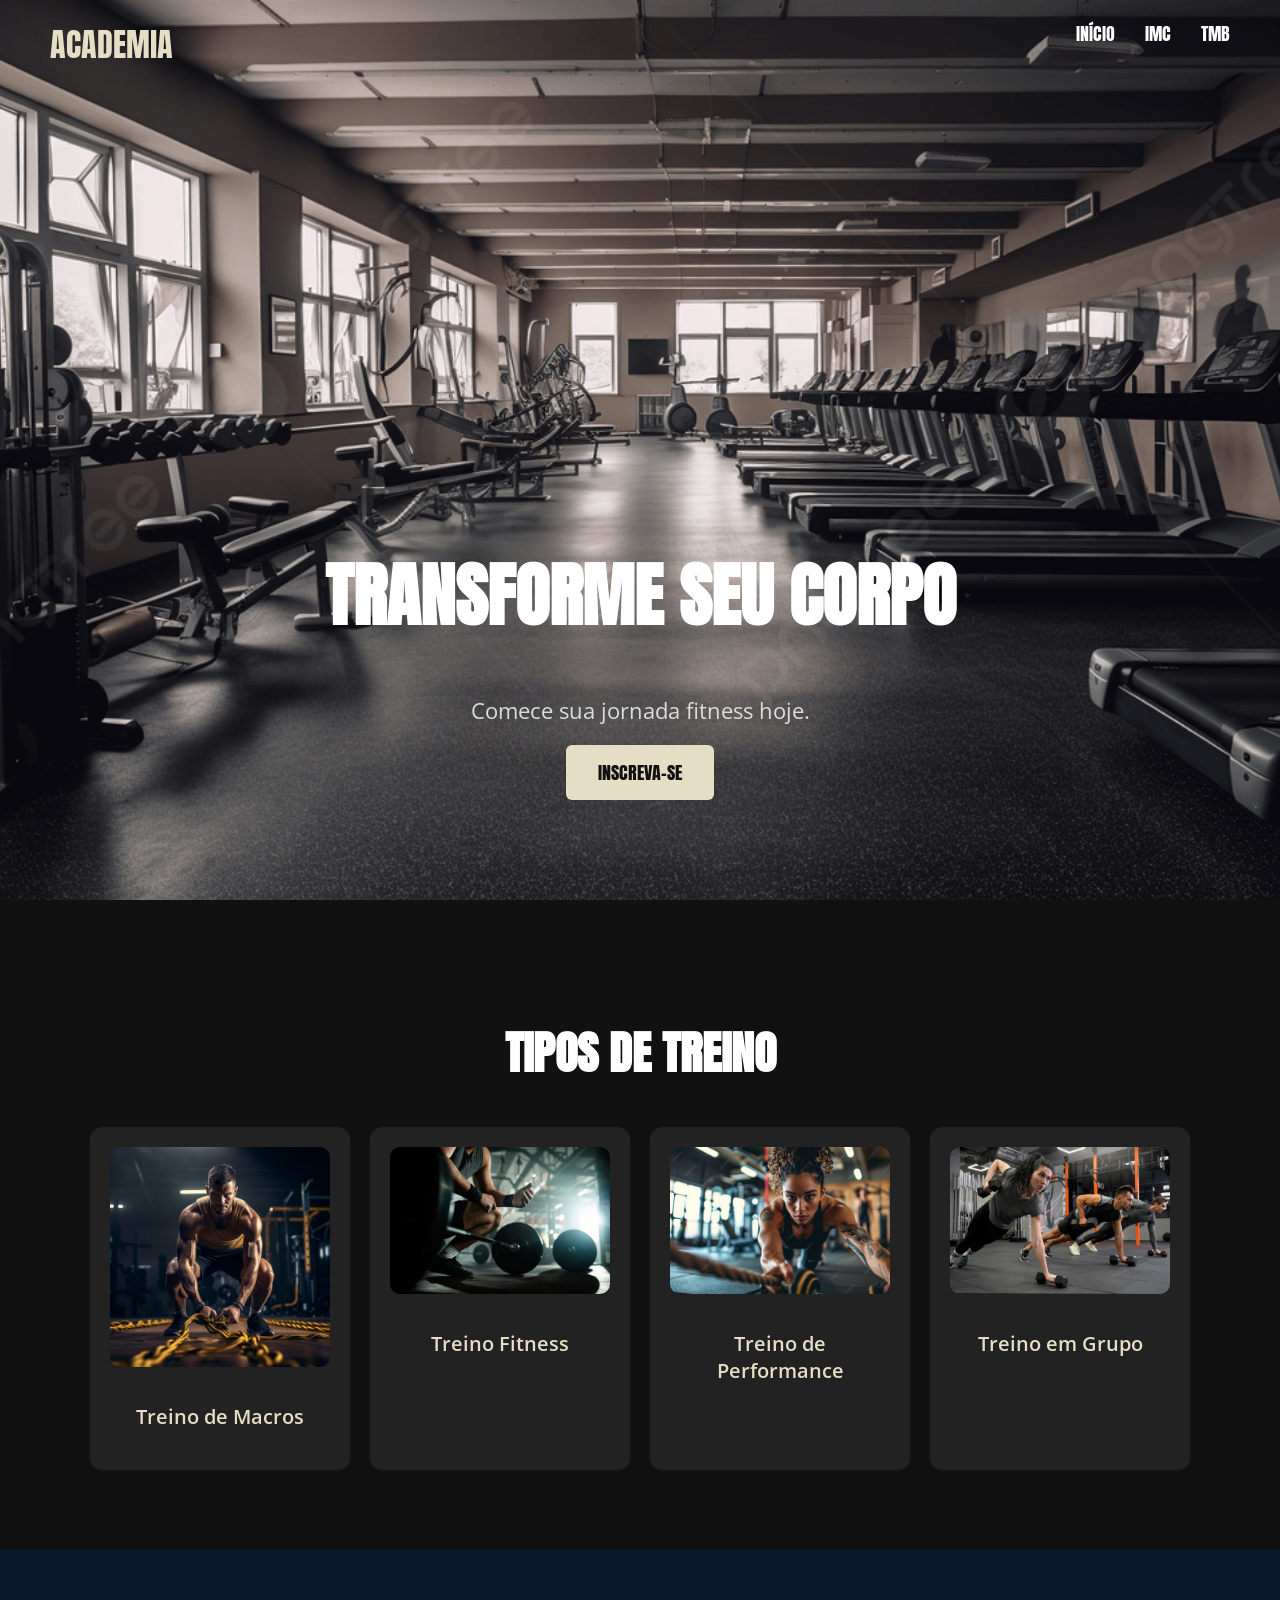
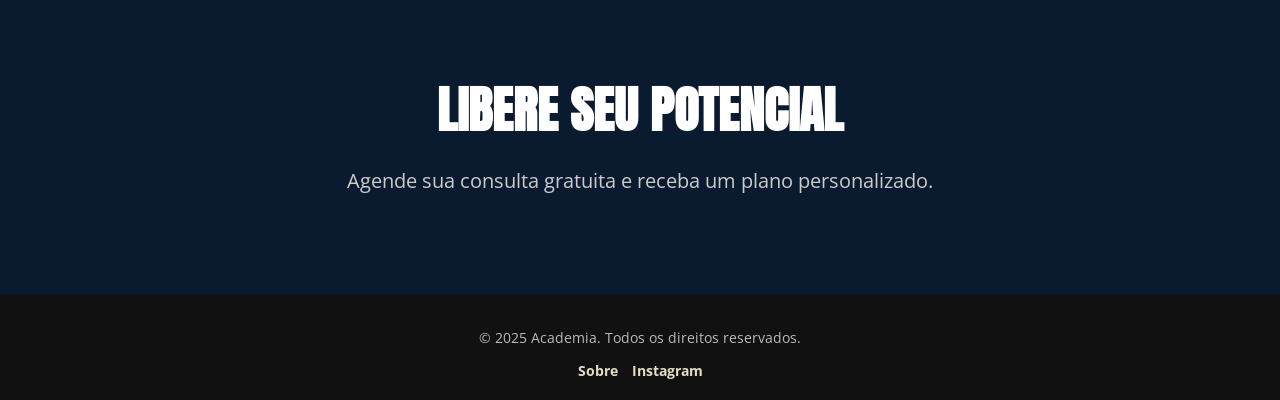
==== index.html @ c8452eea "Update index.html" ====
<!DOCTYPE html>
<html lang="pt-BR">
<head>
  <meta charset="UTF-8">
  <meta name="viewport" content="width=device-width, initial-scale=1.0">
  <title>Site de Academia</title>
  
  <link href="https://fonts.googleapis.com/css2?family=Anton&family=Open+Sans:wght@400;600&display=swap" rel="stylesheet">
  
  <link rel="stylesheet" href="./style.css">

  <style>
    /* Oculta o texto inicial para que o JavaScript possa revelá-lo */
    #logo-text {
      visibility: hidden;
      white-space: nowrap; /* Impede quebras de linha durante a digitação */
      overflow: hidden;
    }
  </style>
</head>
<body>

  <header class="hero">
    <nav>
      <div class="logo">
        <span id="logo-text">ACADEMIA</span>
      </div>
      <ul>
        <li><a href="index.html">INÍCIO</a></li>
        <li><a href="imc.html">IMC</a></li>
        <li><a href="tmb.html">TMB</a></li> </ul>
      </ul>
    </nav>

    <div class="hero-text">
      <h1>TRANSFORME SEU CORPO</h1>
      <p>Comece sua jornada fitness hoje.</p>
      <button id="joinBtn">INSCREVA-SE</button>
    </div>
  </header>

  <section class="offers">
    <h2>TIPOS DE TREINO</h2>
    <div class="cards">
      <div class="card">
        <img src="index4.jpg" alt="Treino de Macros">
        <p>Treino de Macros</p>
      </div>
      <div class="card">
        <img src="index2.jpg">
        <p>Treino Fitness</p>
      </div>
      <div class="card">
        <img src="index3.jpg">
        <p>Treino de Performance</p>
      </div>
      <div class="card">
        <img src="index1.jpg">
        <p>Treino em Grupo</p>
      </div>
    </div>
  </section>

  <section class="unlock">
    <div class="text">
      <h2>LIBERE SEU POTENCIAL</h2>
      <p>Agende sua consulta gratuita e receba um plano personalizado.</p>
    </div>
  </section>

  <footer>
    <p>&copy; 2025 Academia. Todos os direitos reservados.</p>
    <div class="footer-links">
      <a href="#">Sobre</a>
      <a href="#">Instagram</a>
    </div>
  </footer>

  <script>
    const logoElement = document.getElementById('logo-text');
    const textToType = logoElement.textContent;
    logoElement.textContent = ''; // Limpa o texto inicial
    logoElement.style.visibility = 'visible'; // Torna o container visível

    let charIndex = 0;
    const typingSpeed = 100; // Tempo em milissegundos entre cada letra

    function typeWriter() {
      if (charIndex < textToType.length) {
        // Adiciona a próxima letra ao conteúdo
        logoElement.textContent += textToType.charAt(charIndex);
        charIndex++;
        // Chama a função novamente após o intervalo de tempo
        setTimeout(typeWriter, typingSpeed);
      }
    }

    // Inicia o efeito de digitação quando a página carrega
    window.onload = typeWriter; 
  </script>
  
  <script src="./script.js"></script>

</body>
</html>
---- style.css ----
/* Fonte padrão */
body {
  margin: 0;
  font-family: 'Open Sans', sans-serif;
  background: #0a1a2f;
  color: #fff;
}

/* HERO */
.hero {
  background: url("pngtree-lot-of-tread-lines-in-an-empty-gym-picture-image_2773895.jpg") no-repeat center/cover;
  height: 100vh;
  display: flex;
  flex-direction: column;
  justify-content: space-between;
}

/* NAVBAR */
nav {
  display: flex;
  justify-content: space-between;
  padding: 20px 50px;
}

nav .logo {
  font-family: 'Anton', sans-serif;
  font-size: 32px;
  color: #e6ddc5;
}

nav ul {
  list-style: none;
  display: flex;
  gap: 30px;
  margin: 0;
  padding: 0;
}

nav ul li a {
  font-family: 'Anton', sans-serif;
  color: #fff;
  text-decoration: none;
  font-size: 18px;
  text-transform: uppercase;
}

nav ul li a:hover {
  color: #e6ddc5;
}

/* HERO TEXT */
.hero-text {
  text-align: center;
  margin-bottom: 100px;
}

.hero-text h1 {
  font-family: 'Anton', sans-serif;
  font-size: 70px;
  font-weight: 900;
  text-transform: uppercase;
}

.hero-text p {
  font-size: 22px;
  margin: 20px 0;
  color: #ddd;
}

.hero-text button {
  background: #e6ddc5;
  color: #111;
  padding: 14px 32px;
  border: none;
  font-family: 'Anton', sans-serif;
  font-size: 18px;
  cursor: pointer;
  border-radius: 6px;
  transition: 0.3s;
}

.hero-text button:hover {
  background: #c8b98d;
}

/* OFFERS */
.offers {
  padding: 80px 20px;
  text-align: center;
  background: #111;
}

.offers h2 {
  font-family: 'Anton', sans-serif;
  font-size: 46px;
  margin-bottom: 40px;
}

.cards {
  display: flex;
  gap: 20px;
  flex-wrap: wrap;
  justify-content: center;
}

.card {
  background: #222;
  padding: 20px;
  border-radius: 12px;
  font-size: 20px;
  font-weight: 600;
  color: #e6ddc5;
  width: 220px;
  transition: transform 0.3s;
}

.card img {
  width: 100%;
  border-radius: 10px;
  margin-bottom: 10px;
}

.card:hover {
  transform: translateY(-8px);
}

/* UNLOCK */
.unlock {
  padding: 80px 20px;
  background: #0a1a2f;
  text-align: center;
}

.unlock h2 {
  font-family: 'Anton', sans-serif;
  font-size: 50px;
  margin-bottom: 20px;
}

.unlock p {
  font-size: 20px;
  color: #ccc;
}

/* FOOTER */
footer {
  background: #111;
  padding: 20px;
  text-align: center;
  color: #bbb;
  font-size: 14px;
}

.footer-links a {
  color: #e6ddc5;
  text-decoration: none;
  margin: 0 5px;
  font-weight: bold;
}

.footer-links a:hover {
  color: #fff;
}
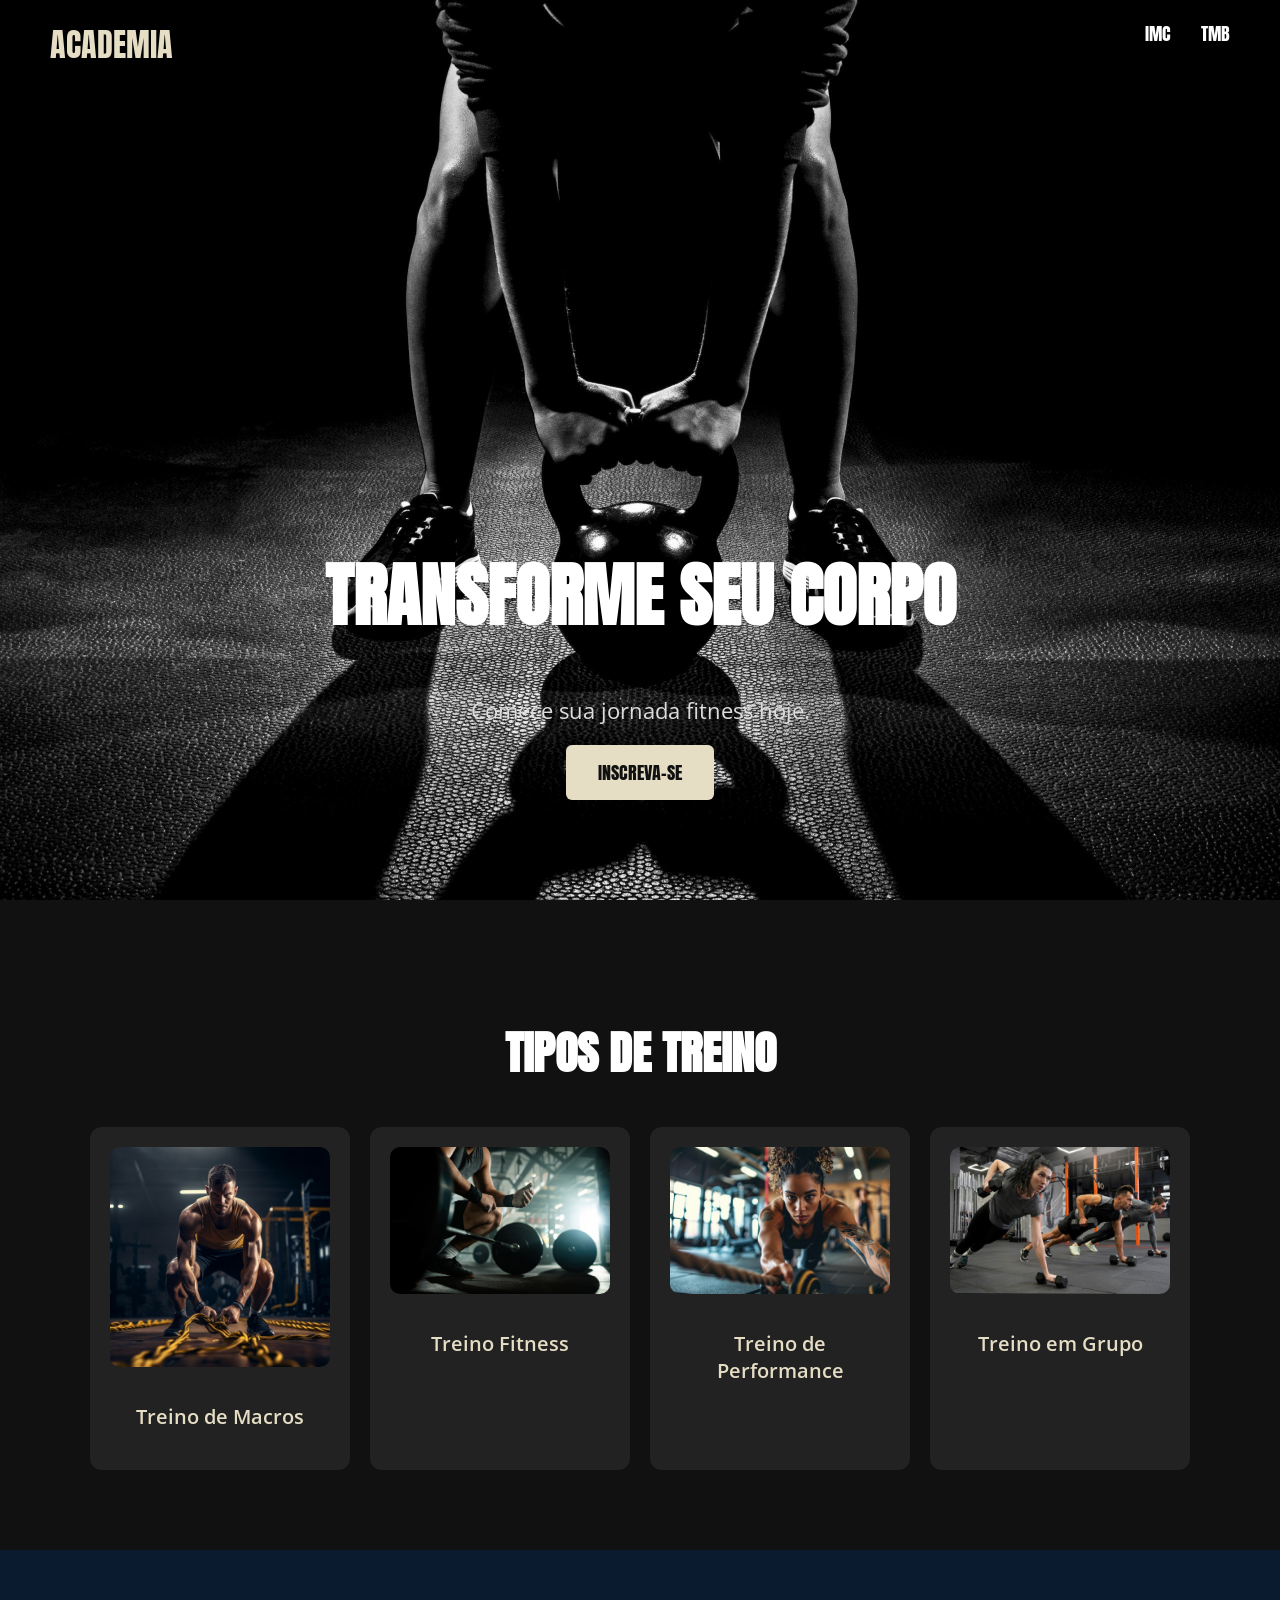
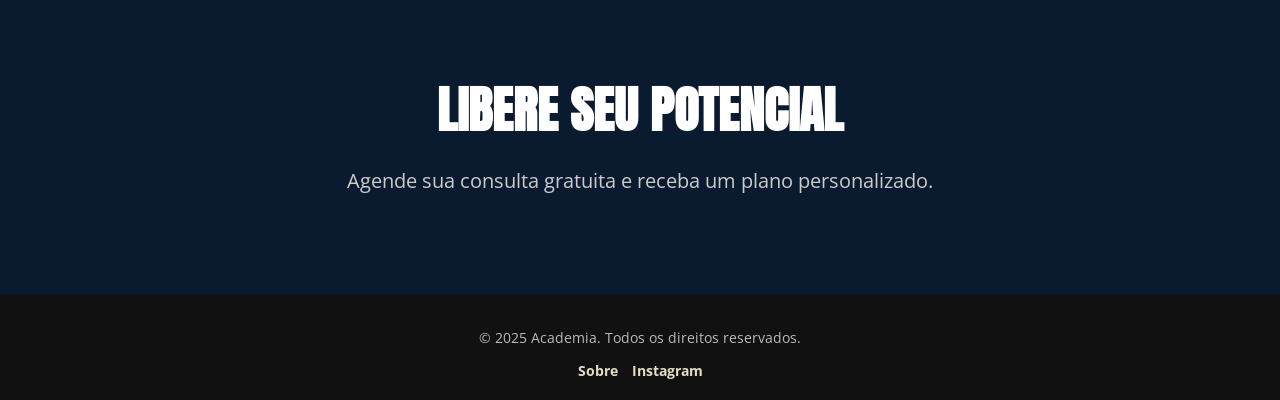
==== commit d1464230: "Update index.html" ====
--- a/index.html
+++ b/index.html
@@ -26,7 +26,7 @@
         <span id="logo-text">ACADEMIA</span>
       </div>
       <ul>
-        <li><a href="index.html">INÍCIO</a></li>
+      
         <li><a href="imc.html">IMC</a></li>
         <li><a href="tmb.html">TMB</a></li> </ul>
       </ul>
@@ -108,3 +108,4 @@
 
 
 
+
--- a/style.css
+++ b/style.css
@@ -8,7 +8,7 @@
 
 /* HERO */
 .hero {
-  background: url("pngtree-lot-of-tread-lines-in-an-empty-gym-picture-image_2773895.jpg") no-repeat center/cover;
+  background: url("backg.jpg") no-repeat center/cover;
   height: 100vh;
   display: flex;
   flex-direction: column;
@@ -163,3 +163,4 @@
 }
 
 
+
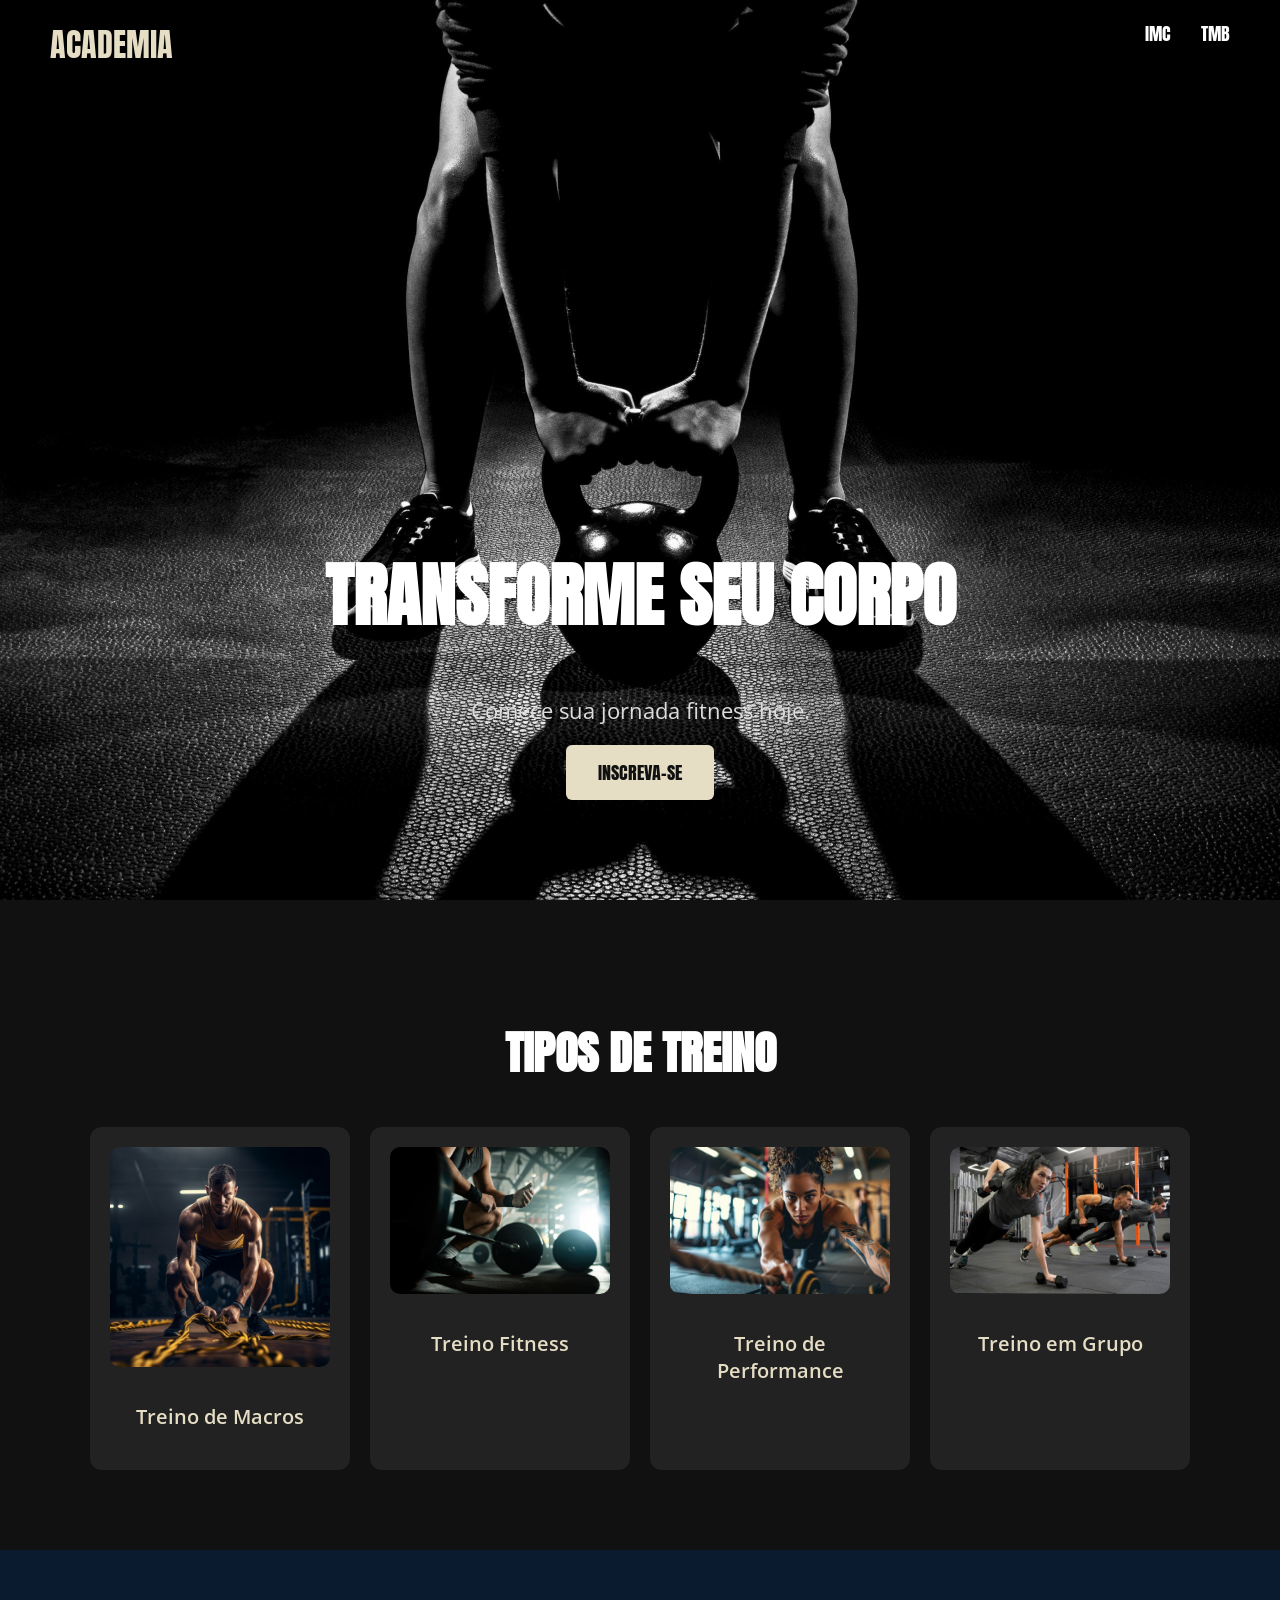
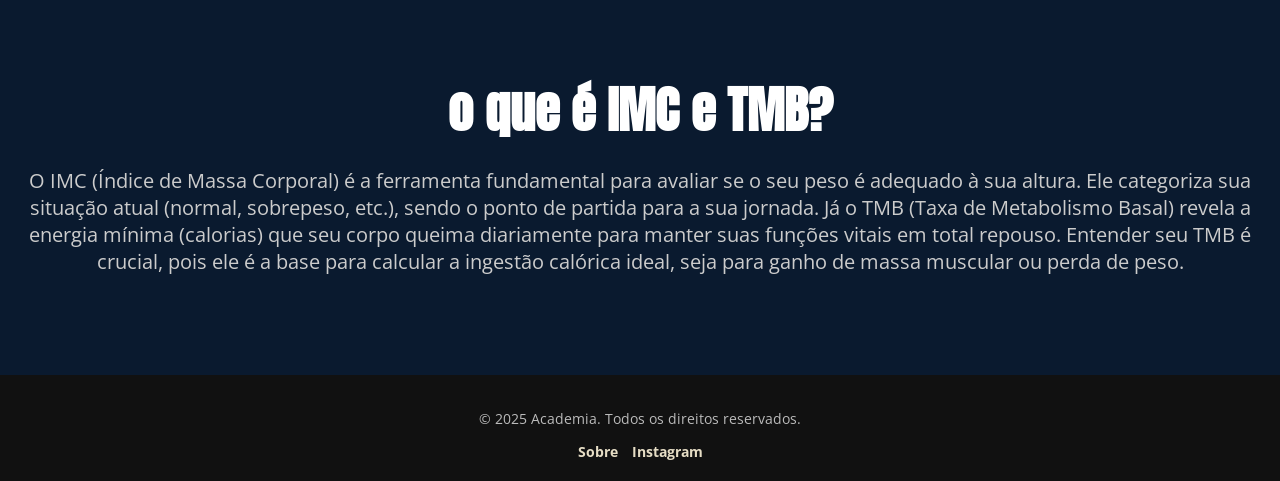
==== commit 5efac372: "Update index.html" ====
--- a/index.html
+++ b/index.html
@@ -63,8 +63,10 @@
 
   <section class="unlock">
     <div class="text">
-      <h2>LIBERE SEU POTENCIAL</h2>
-      <p>Agende sua consulta gratuita e receba um plano personalizado.</p>
+      <h2>o que é IMC e TMB?</h2>
+      <p>O IMC (Índice de Massa Corporal) é a ferramenta fundamental para avaliar se o seu peso é adequado à sua altura. Ele categoriza sua situação atual (normal, sobrepeso, etc.), sendo o ponto de partida para a sua jornada.
+
+Já o TMB (Taxa de Metabolismo Basal) revela a energia mínima (calorias) que seu corpo queima diariamente para manter suas funções vitais em total repouso. Entender seu TMB é crucial, pois ele é a base para calcular a ingestão calórica ideal, seja para ganho de massa muscular ou perda de peso.</p>
     </div>
   </section>
 
@@ -109,3 +111,4 @@
 
 
 
+
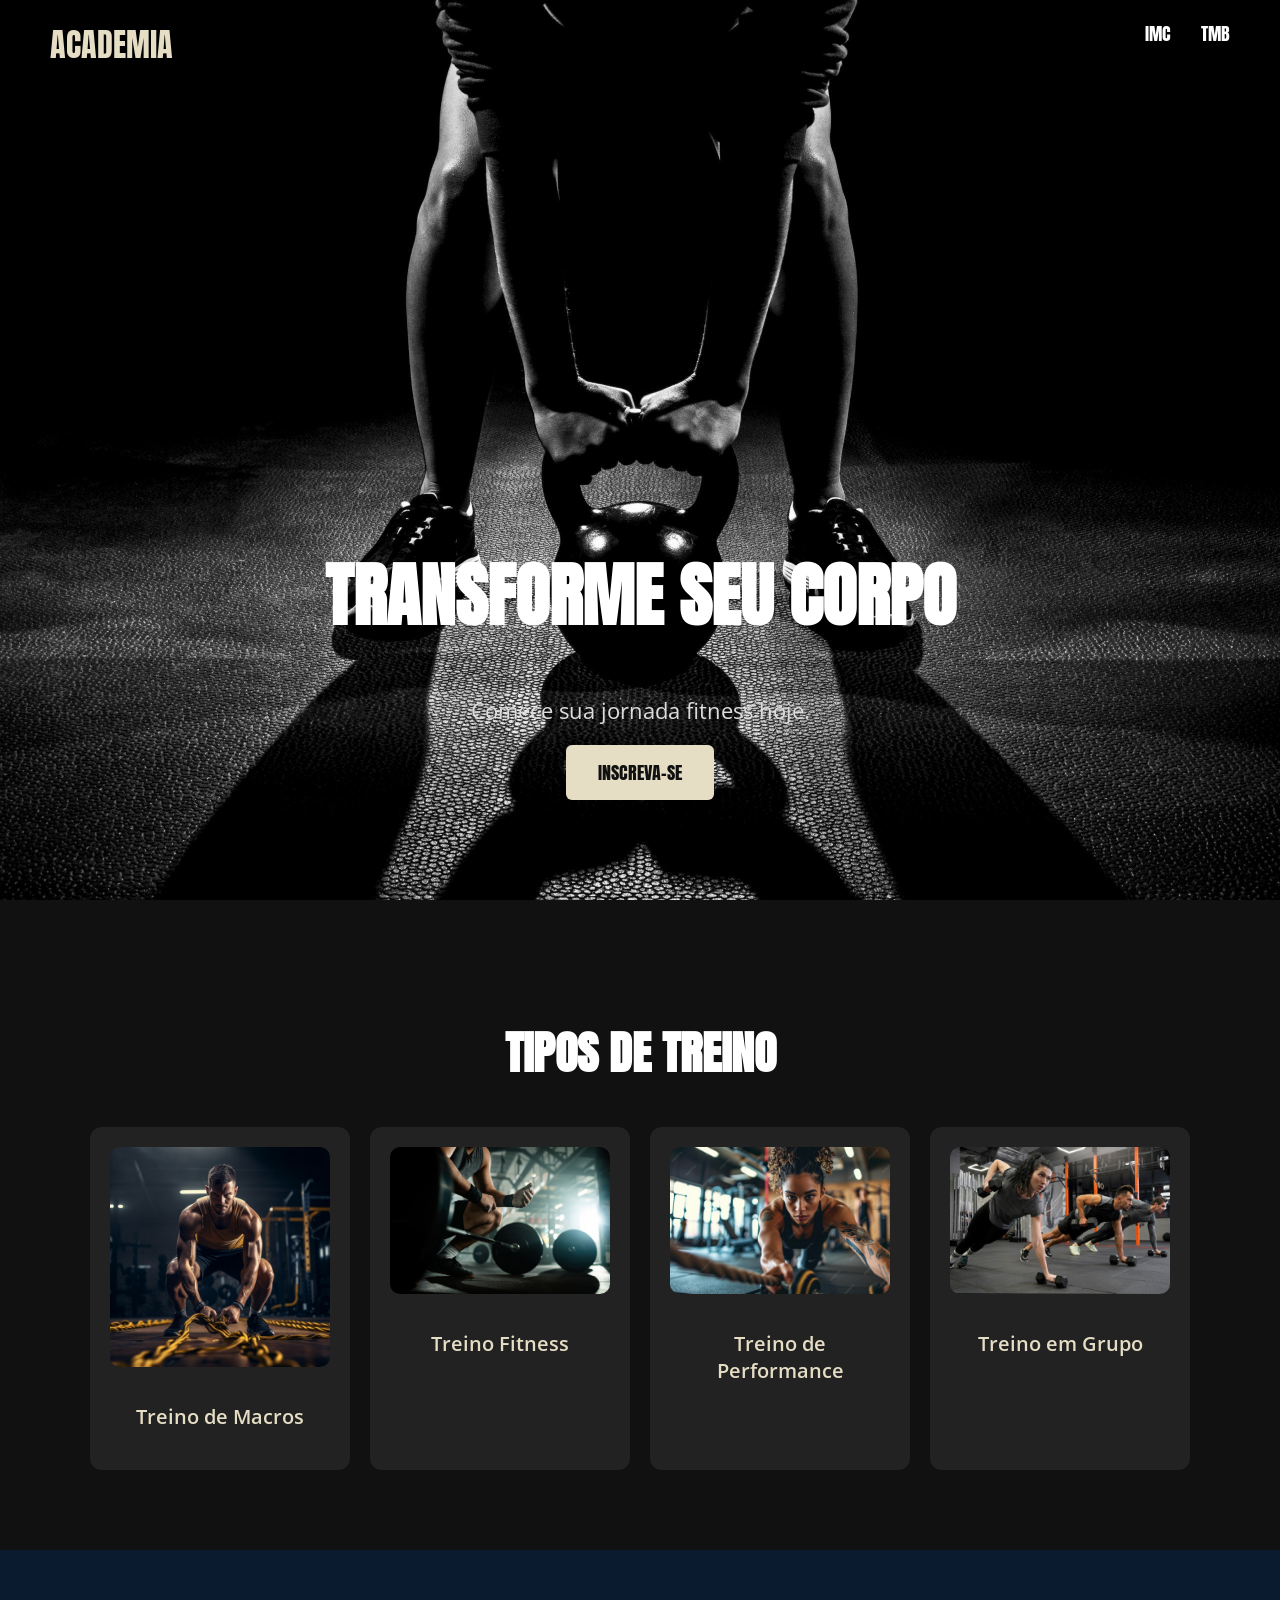
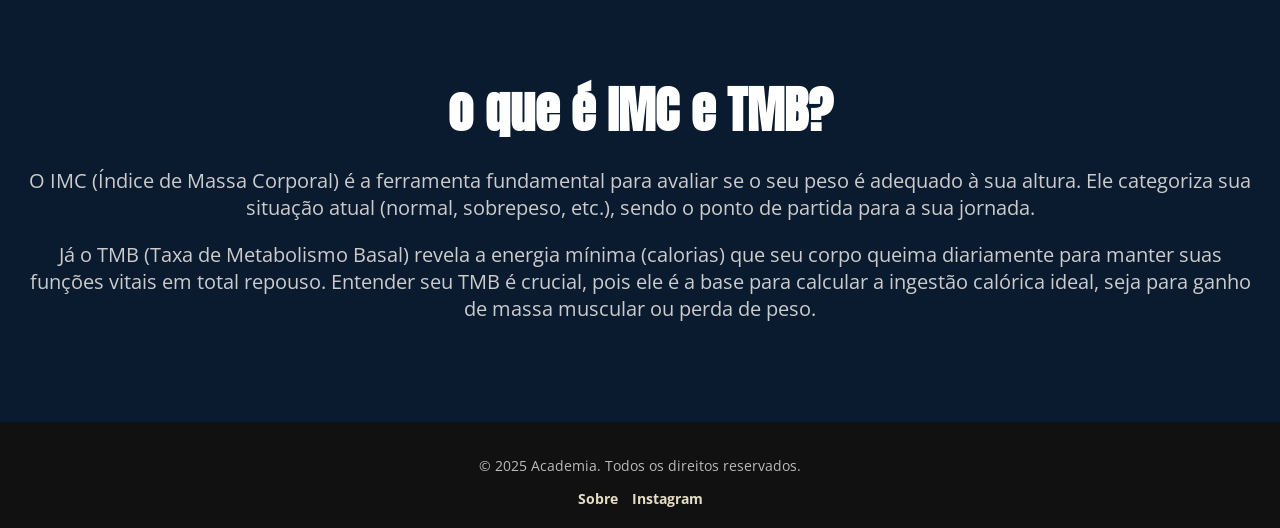
==== commit 925b5ad7: "Update index.html" ====
--- a/index.html
+++ b/index.html
@@ -64,9 +64,8 @@
   <section class="unlock">
     <div class="text">
       <h2>o que é IMC e TMB?</h2>
-      <p>O IMC (Índice de Massa Corporal) é a ferramenta fundamental para avaliar se o seu peso é adequado à sua altura. Ele categoriza sua situação atual (normal, sobrepeso, etc.), sendo o ponto de partida para a sua jornada.
-
-Já o TMB (Taxa de Metabolismo Basal) revela a energia mínima (calorias) que seu corpo queima diariamente para manter suas funções vitais em total repouso. Entender seu TMB é crucial, pois ele é a base para calcular a ingestão calórica ideal, seja para ganho de massa muscular ou perda de peso.</p>
+      <p>O IMC (Índice de Massa Corporal) é a ferramenta fundamental para avaliar se o seu peso é adequado à sua altura. Ele categoriza sua situação atual (normal, sobrepeso, etc.), sendo o ponto de partida para a sua jornada.</p>
+      <p>Já o TMB (Taxa de Metabolismo Basal) revela a energia mínima (calorias) que seu corpo queima diariamente para manter suas funções vitais em total repouso. Entender seu TMB é crucial, pois ele é a base para calcular a ingestão calórica ideal, seja para ganho de massa muscular ou perda de peso.</p>
     </div>
   </section>
 
@@ -112,3 +111,4 @@
 
 
 
+
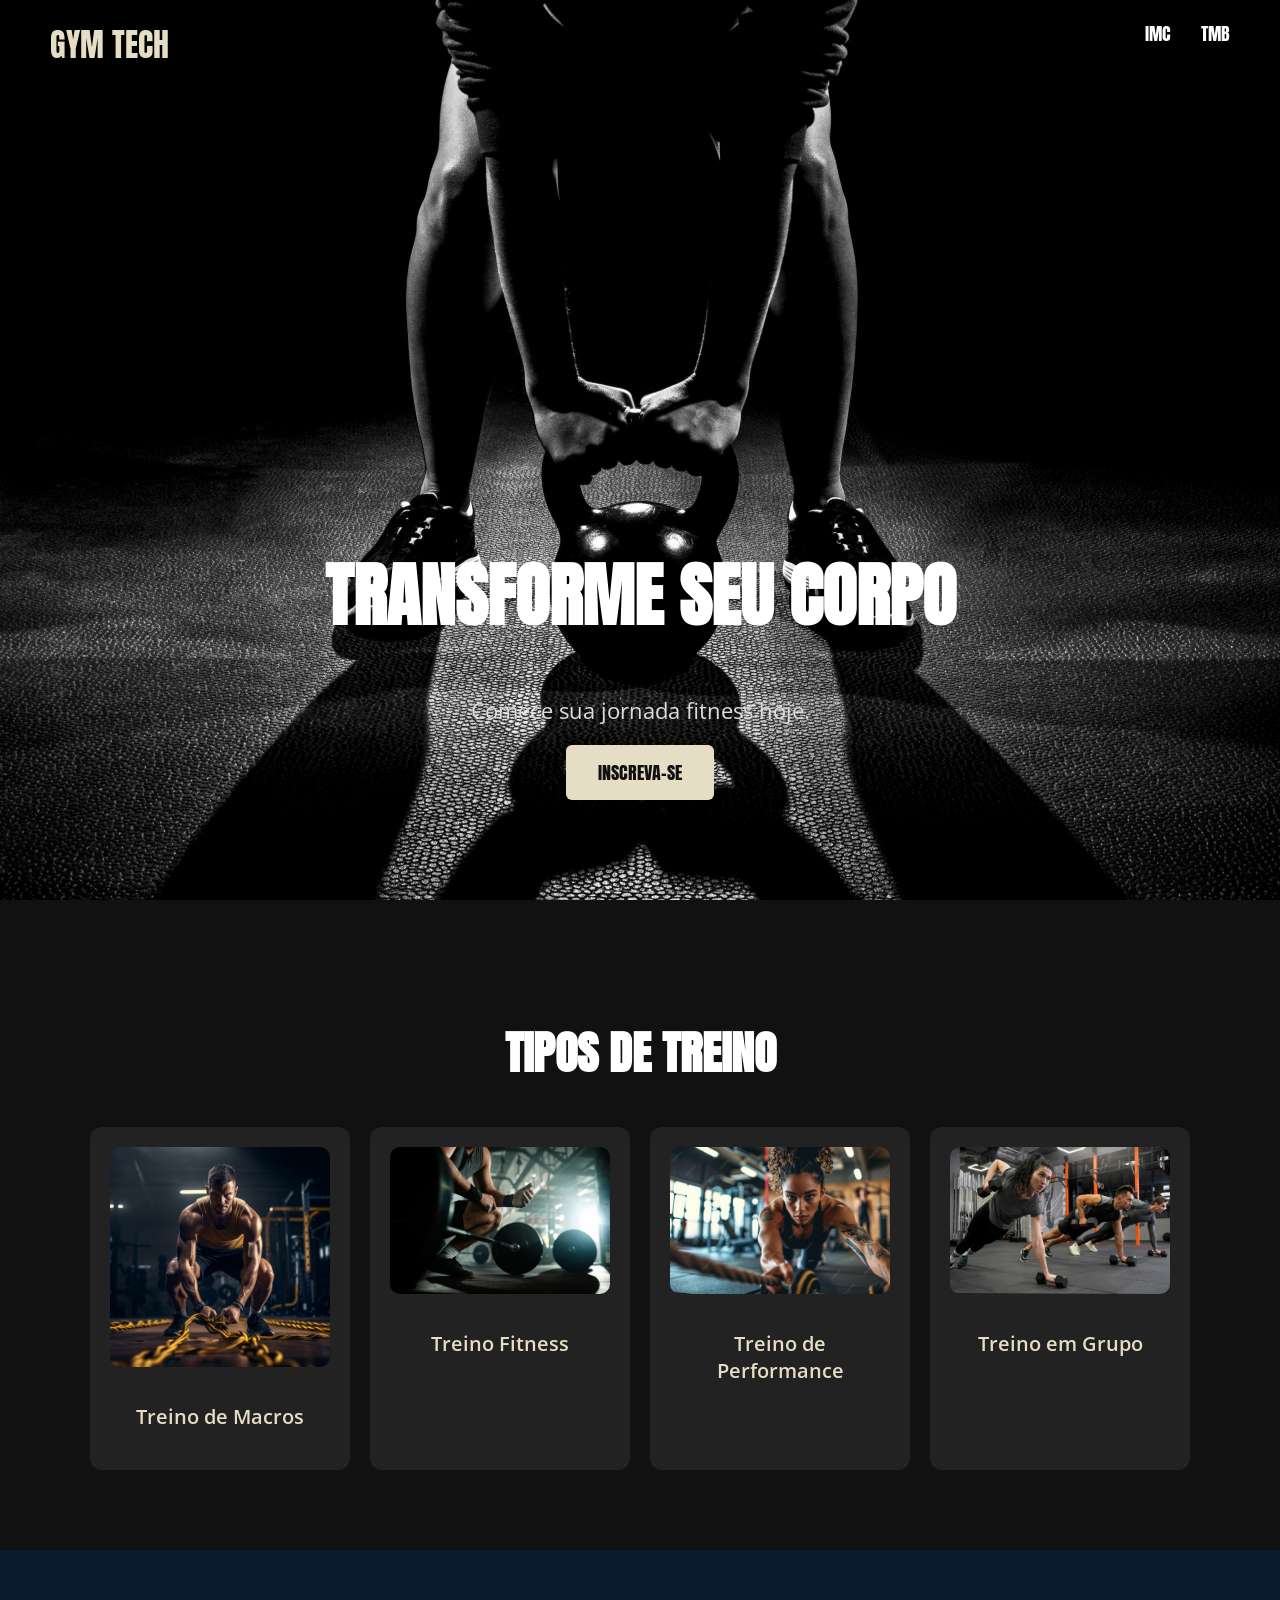
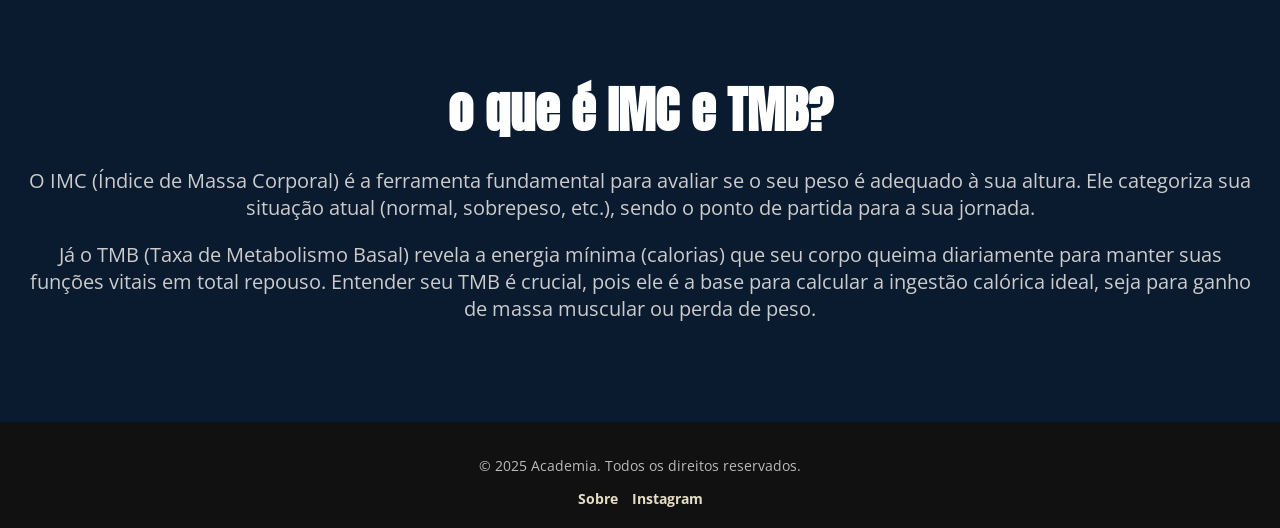
==== commit 936de0d9: "Update index.html GYM TECH" ====
--- a/index.html
+++ b/index.html
@@ -23,7 +23,7 @@
   <header class="hero">
     <nav>
       <div class="logo">
-        <span id="logo-text">ACADEMIA</span>
+        <span id="logo-text">GYM TECH</span>
       </div>
       <ul>
       
@@ -112,3 +112,4 @@
 
 
 
+
--- a/style.css
+++ b/style.css
@@ -8,7 +8,7 @@
 
 /* HERO */
 .hero {
-  background: url("backg.jpg") no-repeat center/cover;
+  background: url('backg.jpg') no-repeat center/cover;
   height: 100vh;
   display: flex;
   flex-direction: column;
@@ -161,6 +161,3 @@
 .footer-links a:hover {
   color: #fff;
 }
-
-
-
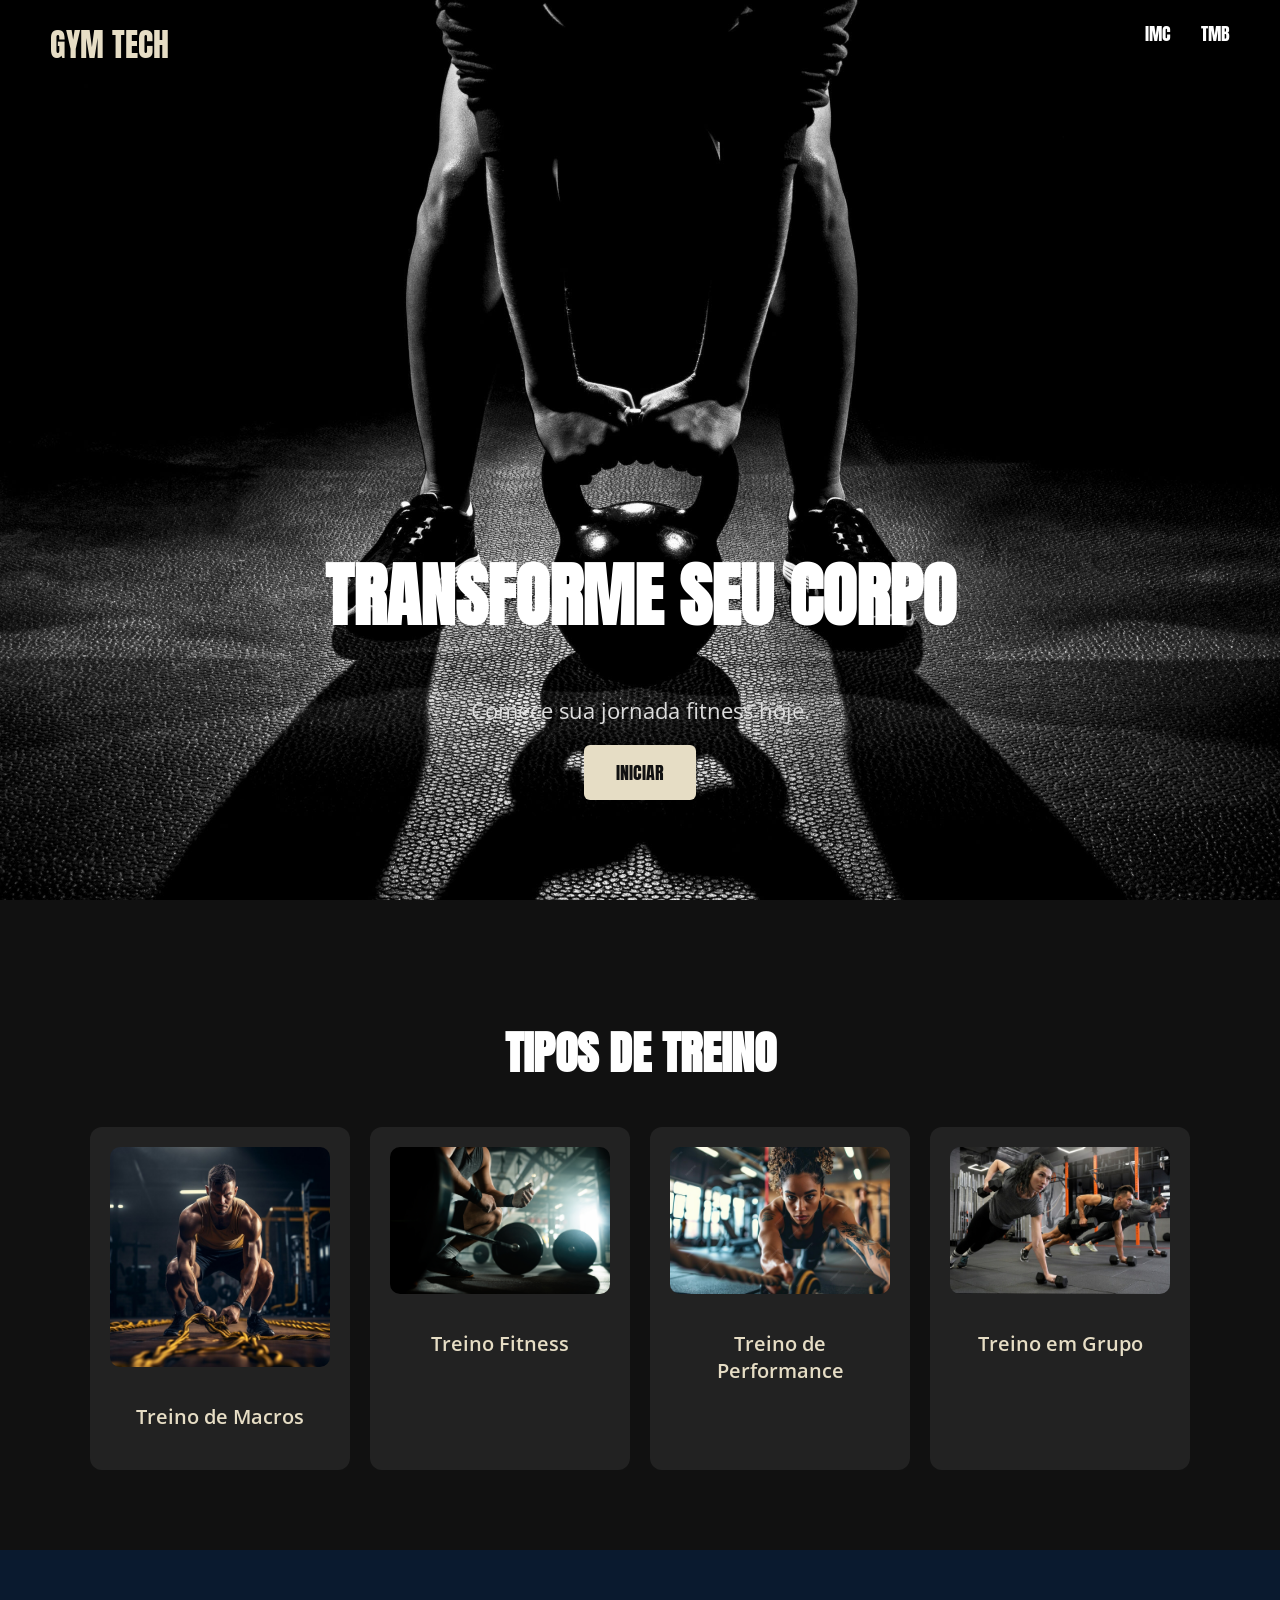
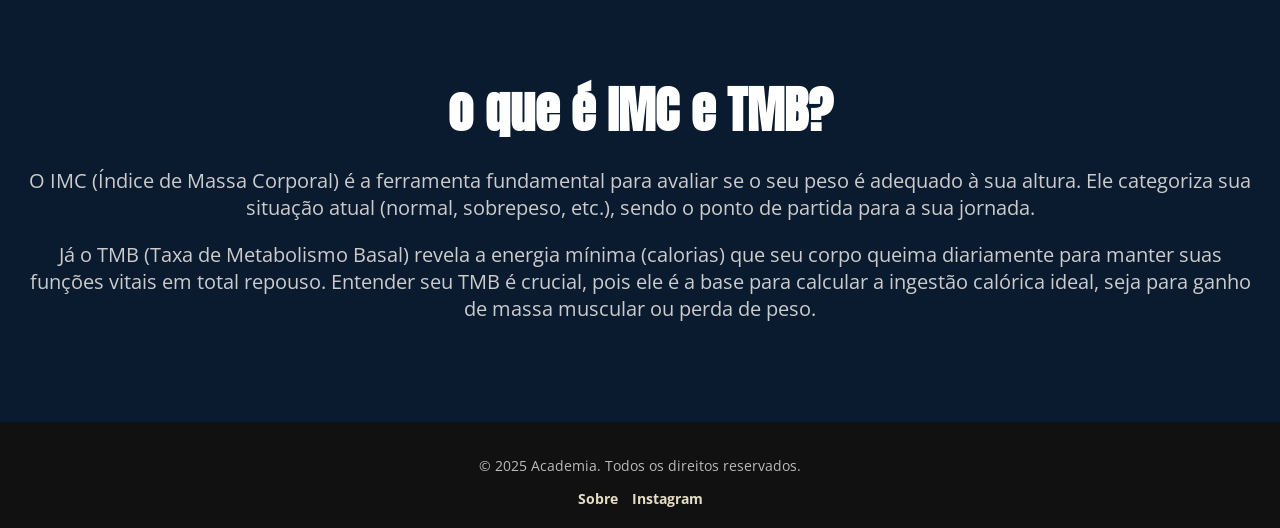
==== commit 7f965623: "Update index.html INICIAR" ====
--- a/index.html
+++ b/index.html
@@ -35,7 +35,9 @@
     <div class="hero-text">
       <h1>TRANSFORME SEU CORPO</h1>
       <p>Comece sua jornada fitness hoje.</p>
-      <button id="joinBtn">INSCREVA-SE</button>
+      <a href="imc.html">
+       <button id="joinBtn">INICIAR</button>
+        </a>
     </div>
   </header>
 
@@ -113,3 +115,5 @@
 
 
 
+
+
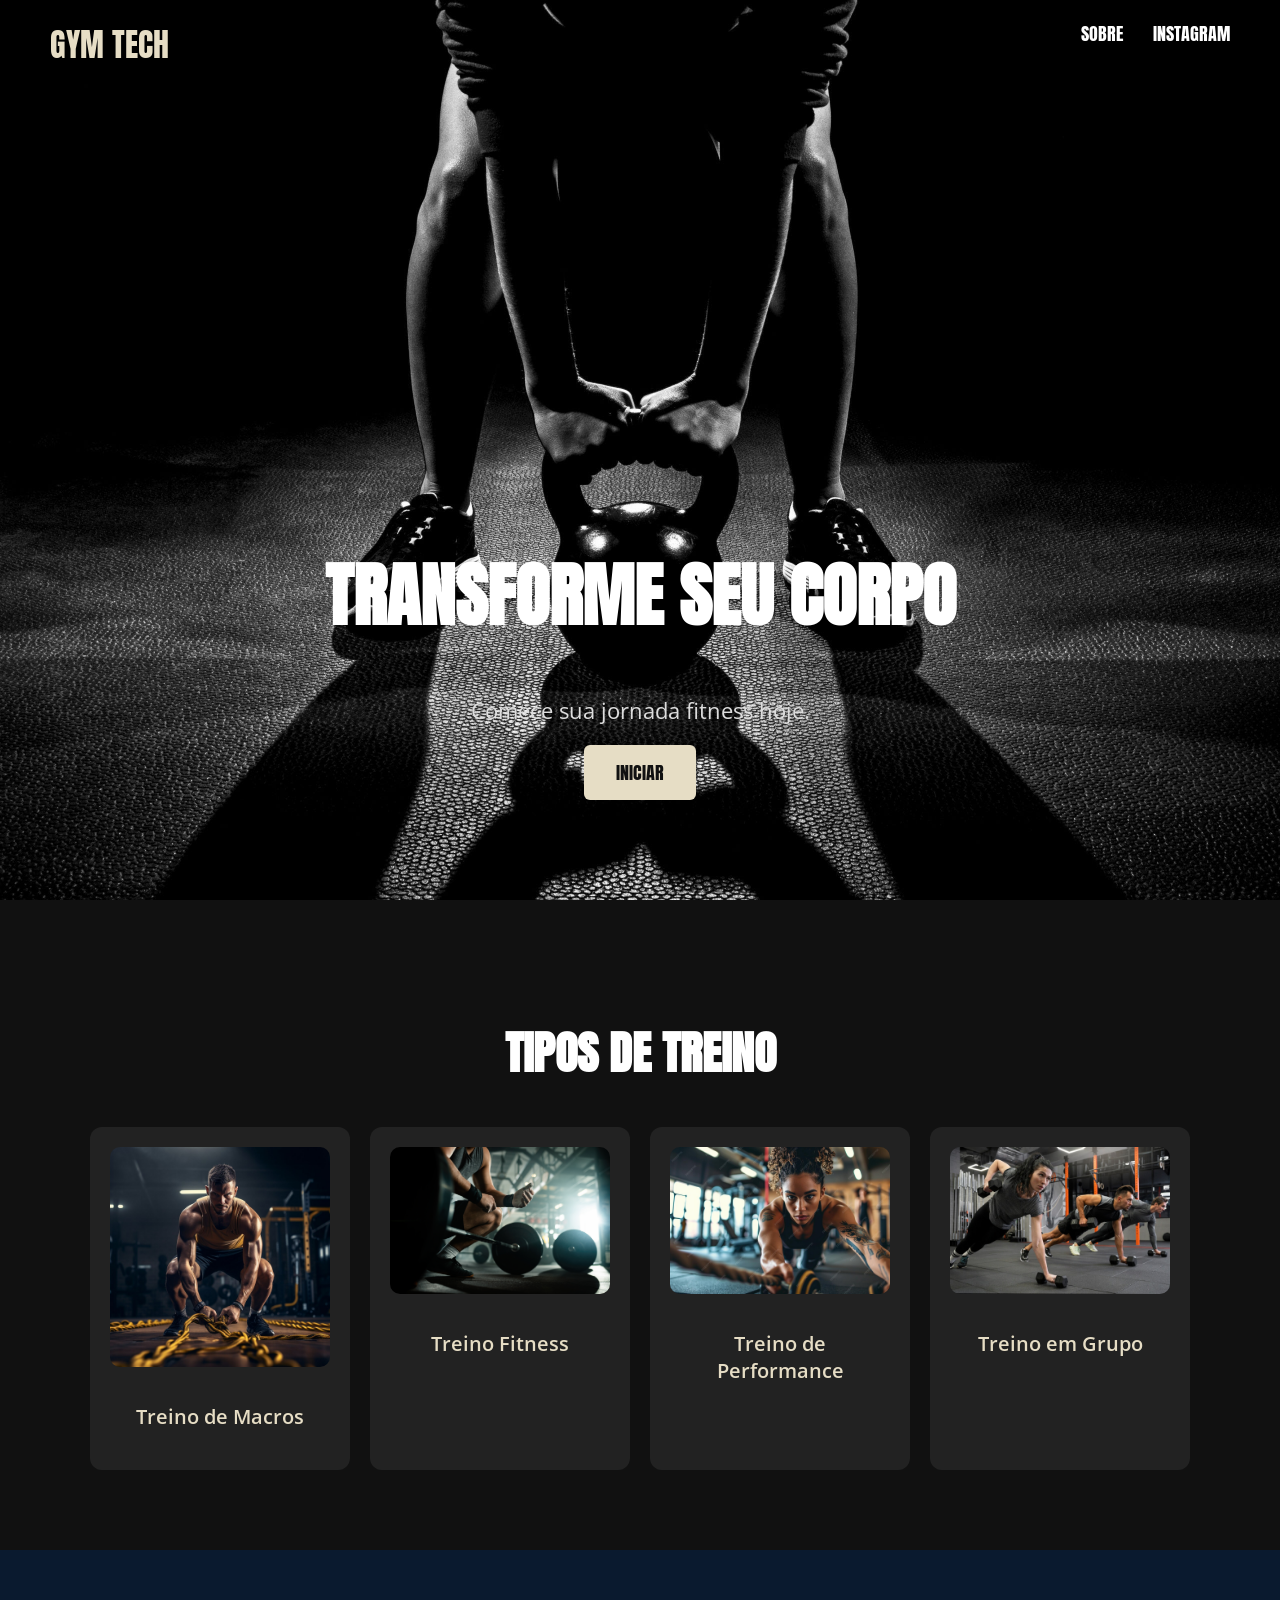
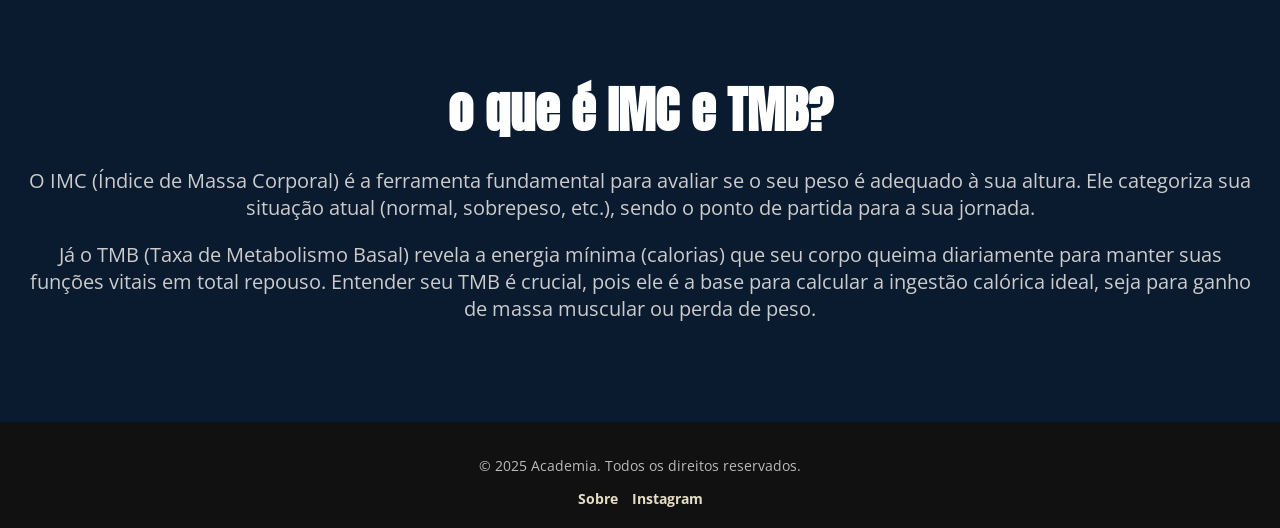
==== commit dfa6abfa: "Update index.html" ====
--- a/index.html
+++ b/index.html
@@ -23,12 +23,14 @@
   <header class="hero">
     <nav>
       <div class="logo">
-        <span id="logo-text">GYM TECH</span>
+        <a href="imc.html">
+         <span id="logo-text">GYM TECH</span>
+        </a>
       </div>
       <ul>
       
-        <li><a href="imc.html">IMC</a></li>
-        <li><a href="tmb.html">TMB</a></li> </ul>
+        <li><a href="imc.html">SOBRE</a></li>
+        <li><a href="tmb.html">INSTAGRAM</a></li> </ul>
       </ul>
     </nav>
 
@@ -116,4 +118,3 @@
 
 
 
-
--- a/style.css
+++ b/style.css
@@ -161,3 +161,13 @@
 .footer-links a:hover {
   color: #fff;
 }
+
+/* Estilização do GYM TECH */
+nav .logo a {
+  text-decoration: none;   /* remove o sublinhado */
+  color: #e6ddc5;          /* mesma cor usada em SOBRE no hover */
+}
+
+nav .logo a:hover {
+  color: #fff;             /* mesmo comportamento dos links do menu */
+}
